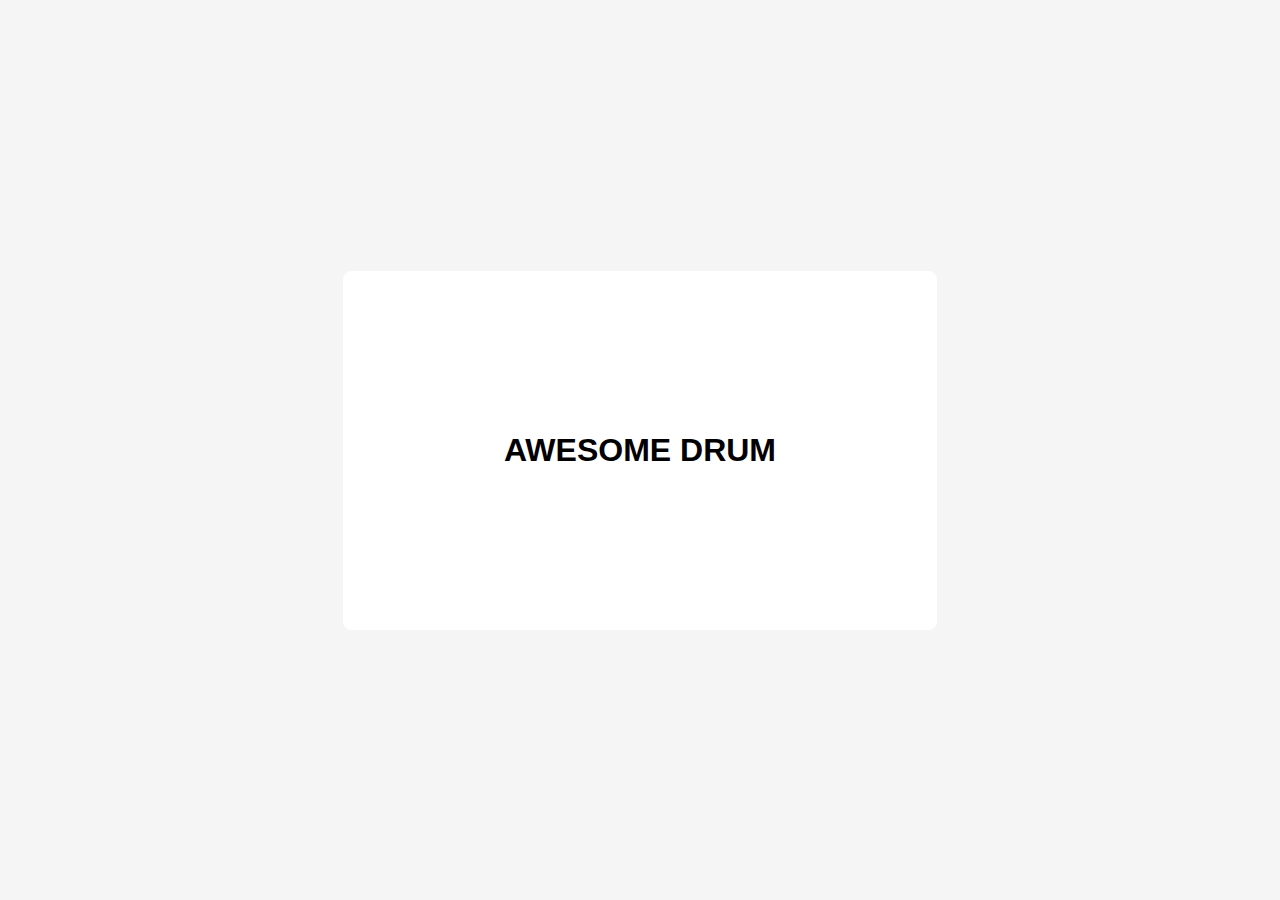
==== drumKit/index.html @ 0bf3d2cd "initial commit" ====
<!DOCTYPE html>
<html lang="en">

<head>
    <meta charset="UTF-8">
    <meta name="viewport" content="width=device-width, initial-scale=1.0">
    <meta http-equiv="X-UA-Compatible" content="ie=edge">
    <link rel="stylesheet" href="style.css">
    <title>Drum Kit</title>
</head>

<body>
    <div class="main">
        <div class="drum-set">
            <h1 class="title">AWESOME DRUM</h1>
        </div>
    </div>


    <!-- SOUNDS -->
    <audio data-key="65" src="./sounds/clap.wav"></audio>
    <audio data-key="83" src="./sounds/hihat.wav"></audio>
    <audio data-key="68" src="./sounds/kick.wav"></audio>
    <audio data-key="70" src="./sounds/openhat.wav"></audio>
    <audio data-key="71" src="./sounds/boom.wav"></audio>
    <audio data-key="72" src="./sounds/ride.wav"></audio>
    <audio data-key="74" src="./sounds/snare.wav"></audio>
    <audio data-key="75" src="./sounds/tom.wav"></audio>
    <audio data-key="76" src="./sounds/tink.wav"></audio>
    <!-- END SOUNDS -->
    <script src="./script.js"></script>
</body>

</html>
---- drumKit/style.css ----
* {
    font-family: Impact, Haettenschweiler, 'Arial Narrow Bold', sans-serif;
    margin: 0;
    padding: 0;
}

.main{
    display: flex;
    height: 100vh;
    background-color: whitesmoke;    
}

.drum-set{
    padding: 10em;
    margin: auto;  
    border: 1px solid white;
    border-radius: 0.5em;
    background-color: white;
}
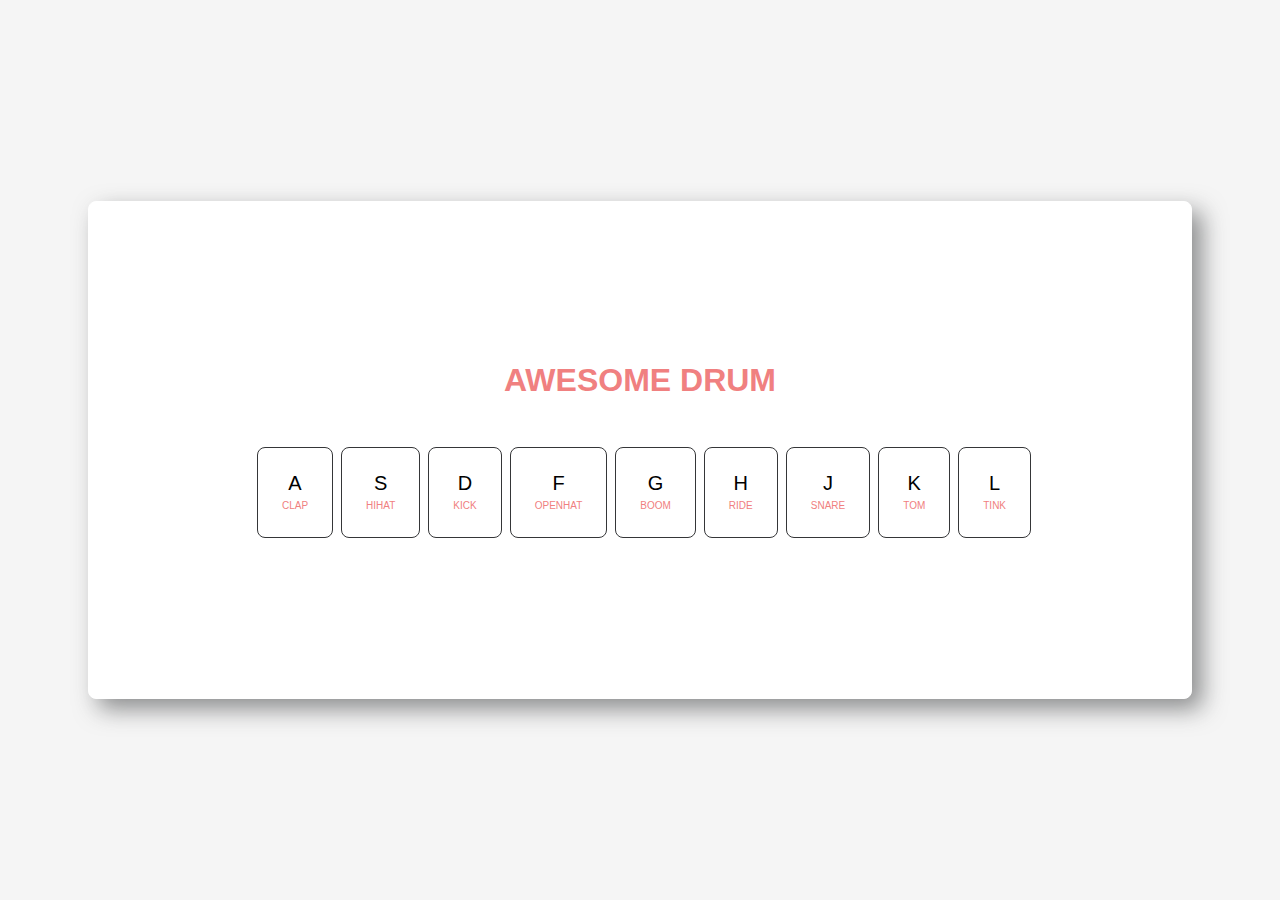
==== commit a2dc2c4b: "add styles" ====
--- a/drumKit/index.html
+++ b/drumKit/index.html
@@ -13,6 +13,53 @@
     <div class="main">
         <div class="drum-set">
             <h1 class="title">AWESOME DRUM</h1>
+            <div class="drum-keys">
+                <div class="drum-key" data-key="65">
+                    <kbd>A</kbd>
+                    <br />
+                    <span class="key-name">CLAP</span>
+                </div>
+                <div class="drum-key" data-key="83">
+                    <kbd>S</kbd>
+                    <br />
+                    <span class="key-name">HIHAT</span>
+                </div>
+                <div class="drum-key" data-key="68">
+                    <kbd>D</kbd>
+                    <br />
+                    <span class="key-name">KICK</span>
+                </div>
+                <div class="drum-key" data-key="70">
+                    <kbd>F</kbd>
+                    <br />
+                    <span class="key-name">OPENHAT</span>
+                </div>
+                <div class="drum-key" data-key="71">
+                    <kbd>G</kbd>
+                    <br />
+                    <span class="key-name">BOOM</span>
+                </div>
+                <div class="drum-key" data-key="72">
+                    <kbd>H</kbd>
+                    <br />
+                    <span class="key-name">RIDE</span>
+                </div>
+                <div class="drum-key" data-key="74">
+                    <kbd>J</kbd>
+                    <br />
+                    <span class="key-name">SNARE</span>
+                </div>
+                <div class="drum-key" data-key="75">
+                    <kbd>K</kbd>
+                    <br />
+                    <span class="key-name">TOM</span>
+                </div>
+                <div class="drum-key" data-key="76">
+                    <kbd>L</kbd>
+                    <br />
+                    <span class="key-name">TINK</span>
+                </div>
+            </div>
         </div>
     </div>
 
--- a/drumKit/style.css
+++ b/drumKit/style.css
@@ -7,7 +7,12 @@
 .main{
     display: flex;
     height: 100vh;
-    background-color: whitesmoke;    
+    background-color: whitesmoke;
+    text-align: center;
+}
+
+.title{
+    color: lightcoral;
 }
 
 .drum-set{
@@ -16,4 +21,35 @@
     border: 1px solid white;
     border-radius: 0.5em;
     background-color: white;
-}+    box-shadow: 10px 10px 23px 0px rgba(53,54,56,0.55);    
+}
+
+.drum-keys{
+    display: flex;
+    flex-direction: row;
+    margin-top: 3em;
+}
+
+.drum-key{
+    border: 1px solid #353638;
+    border-radius: 0.5em;
+    padding: 1.5rem;
+    transition: all .07s ease;
+    margin-left: 0.5em;
+    text-align: center;
+}
+
+.drum-key kbd{
+    font-size: 20px;
+}
+
+.key-name{
+    font-size: 10px; 
+    color: lightcoral;
+}
+
+.playing {
+    transform: scale(1.1);
+    border-color: lightcoral;
+    box-shadow: 0 0 1rem lightcoral;
+  }